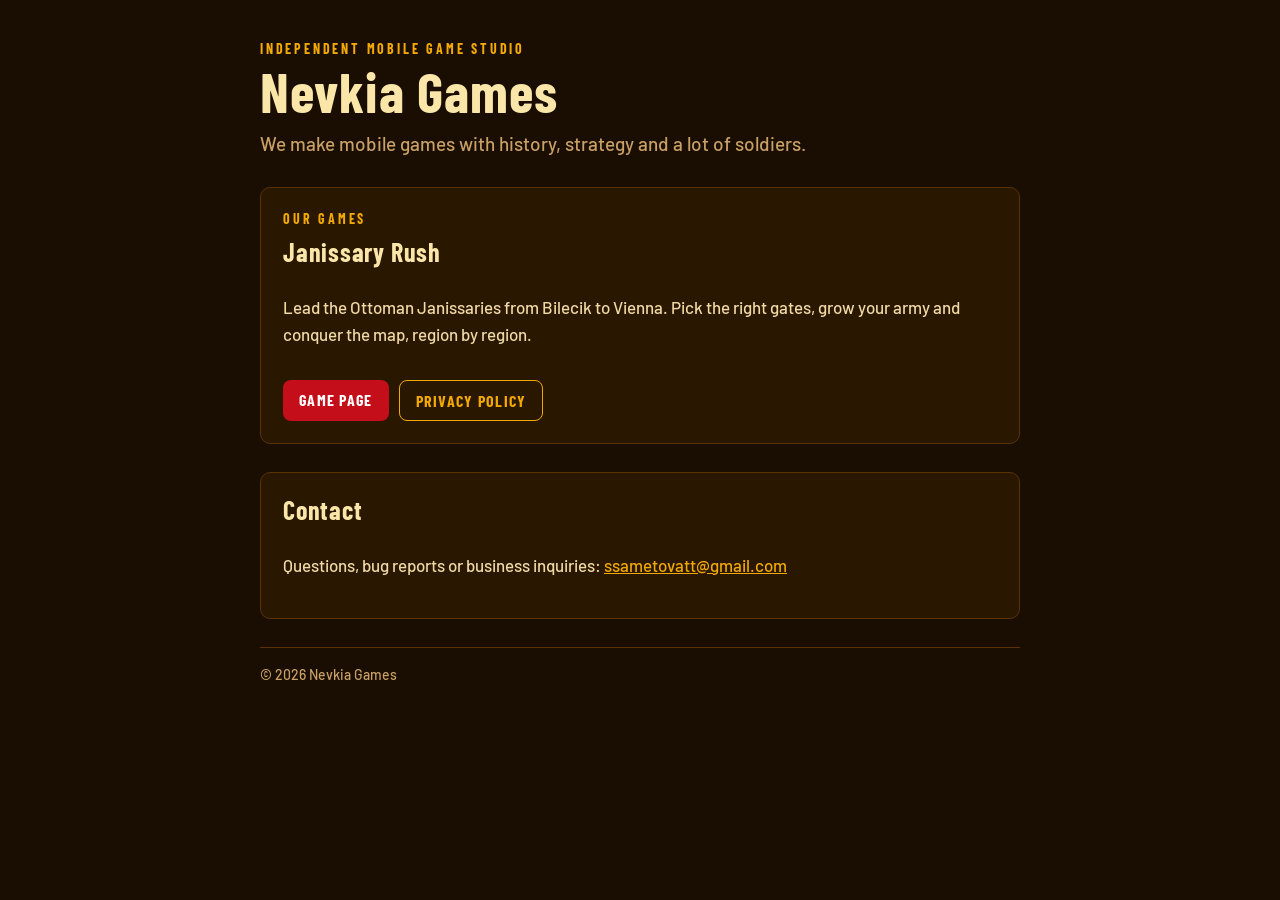
==== index.html @ afd9f2a8 "Stüdyo sayfası, Janissary Rush destek ve gizlilik politikası, app-ads.txt" ====
<!doctype html>
<html lang="en">
<head>
  <meta charset="utf-8">
  <meta name="viewport" content="width=device-width, initial-scale=1, viewport-fit=cover">
  <title>Nevkia Games</title>
  <meta name="description" content="Nevkia Games is an independent studio making mobile games.">
  <link rel="preconnect" href="https://fonts.googleapis.com">
  <link rel="stylesheet" href="https://fonts.googleapis.com/css2?family=Barlow+Condensed:wght@700&family=Barlow:wght@500;600&display=swap">
  <link rel="stylesheet" href="style.css">
</head>
<body>
<main>
  <header>
    <p class="eyebrow">Independent mobile game studio</p>
    <h1>Nevkia Games</h1>
    <p class="lead">We make mobile games with history, strategy and a lot of soldiers.</p>
  </header>

  <section class="card" aria-labelledby="jr">
    <p class="eyebrow">Our games</p>
    <h2 id="jr">Janissary Rush</h2>
    <p>Lead the Ottoman Janissaries from Bilecik to Vienna. Pick the right gates, grow your army and conquer the map, region by region.</p>
    <div class="links">
      <a class="button" href="janissary-rush/">Game page</a>
      <a class="button alt" href="janissary-rush/privacy.html">Privacy policy</a>
    </div>
  </section>

  <section class="card" aria-labelledby="contact">
    <h2 id="contact">Contact</h2>
    <p>Questions, bug reports or business inquiries: <a href="mailto:ssametovatt@gmail.com">ssametovatt@gmail.com</a></p>
  </section>

  <footer>© 2026 Nevkia Games</footer>
</main>
</body>
</html>
---- style.css ----
/* Nevkia Games: koyu kahve zemin, kehribar vurgular (oyunların "Koyu Saray" teması) */
:root {
  --bg: #1A0E02;
  --panel: #2A1700;
  --line: #5A3206;
  --gold: #F2A900;
  --cream: #F9E6A8;
  --text: #F0D9A6;
  --soft: #C9A066;
  --red: #C40F1A;
  --head: "Barlow Condensed", "Arial Narrow", sans-serif;
  --body: "Barlow", system-ui, sans-serif;
  color-scheme: dark;
}
* { box-sizing: border-box; }
body {
  margin: 0;
  background: var(--bg);
  color: var(--text);
  font: 500 17px/1.6 var(--body);
  padding: 40px max(16px, env(safe-area-inset-left, 0px)) 64px max(16px, env(safe-area-inset-right, 0px));
}
main { max-width: 760px; margin: 0 auto; display: grid; gap: 28px; }
a { color: var(--gold); }
a:focus-visible { outline: 2px solid var(--gold); outline-offset: 2px; }
.eyebrow { font: 700 14px var(--head); letter-spacing: .2em; text-transform: uppercase; color: var(--gold); margin: 0; }
h1 { font: 700 clamp(36px, 7vw, 56px)/1 var(--head); color: var(--cream); margin: 6px 0 0; letter-spacing: .02em; text-wrap: balance; }
h2 { font: 700 26px/1.15 var(--head); color: var(--cream); margin: 28px 0 8px; letter-spacing: .03em; }
h3 { font: 700 19px var(--head); color: var(--cream); margin: 18px 0 4px; letter-spacing: .04em; }
p, li { max-width: 68ch; }
.lead { color: var(--soft); font-size: 19px; margin: 10px 0 0; }
.card {
  background: var(--panel);
  border: 1px solid var(--line);
  border-radius: 10px;
  padding: 22px;
  display: grid;
  gap: 10px;
}
.card h2 { margin: 0; }
.links { display: flex; flex-wrap: wrap; gap: 10px; margin-top: 4px; }
.button {
  font: 700 16px var(--head);
  letter-spacing: .08em;
  text-transform: uppercase;
  text-decoration: none;
  background: var(--red);
  color: #fff;
  border-radius: 8px;
  padding: 10px 16px;
}
.button.alt { background: transparent; border: 1px solid var(--gold); color: var(--gold); }
.muted { color: var(--soft); font-size: 15px; }
hr { border: 0; border-top: 1px solid var(--line); margin: 8px 0; }
footer { color: var(--soft); font-size: 14px; border-top: 1px solid var(--line); padding-top: 16px; }
code { background: var(--panel); padding: 1px 6px; border-radius: 4px; }
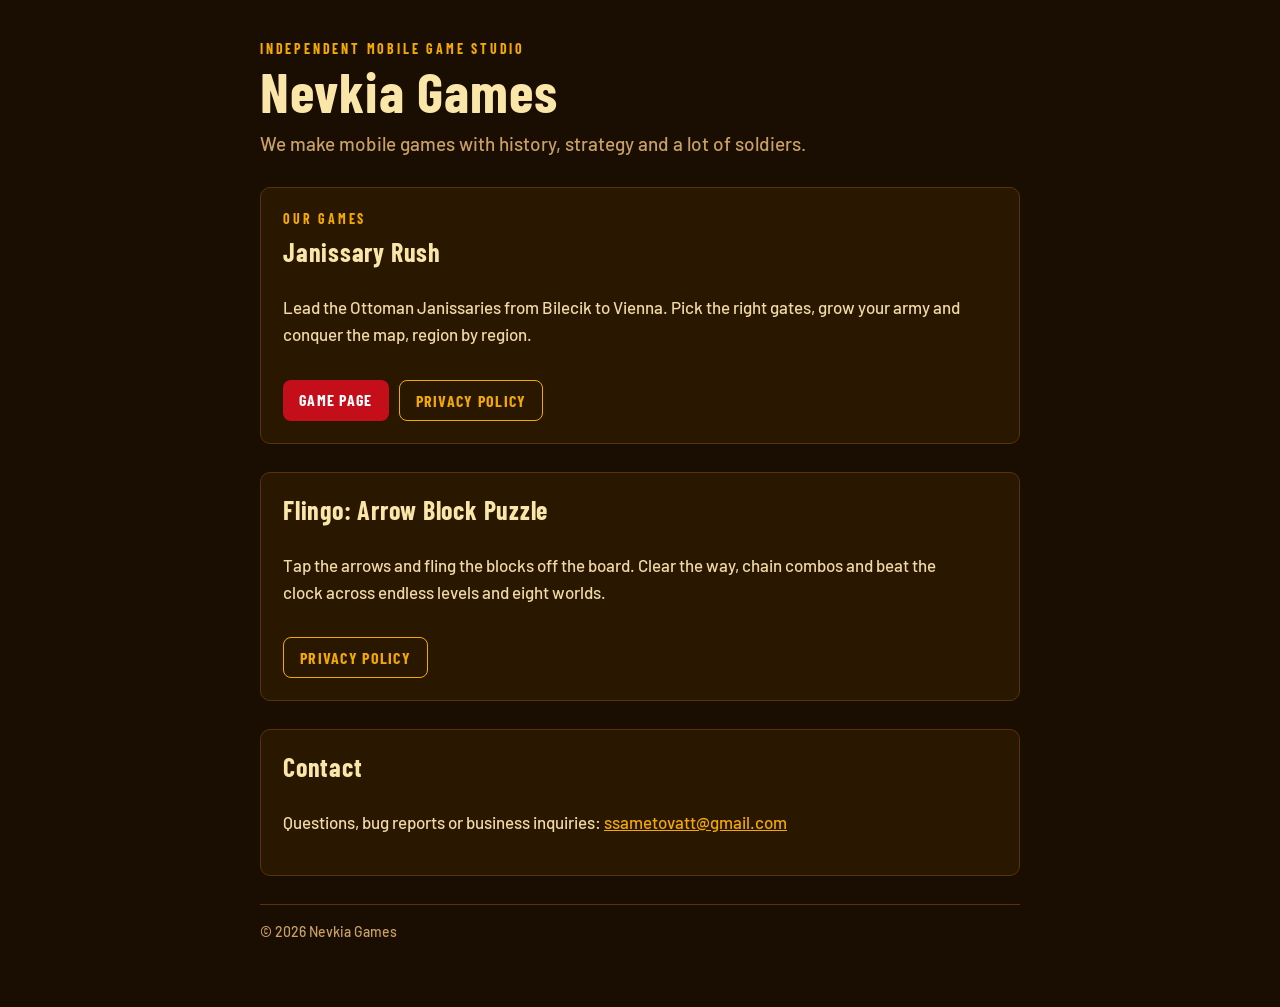
==== commit 784eb53f: "Add Flingo privacy policy and home page card Co-Authored-By: Claude Opus 5.5 <noreply@anthropic.com>" ====
--- a/index.html
+++ b/index.html
@@ -27,6 +27,14 @@
     </div>
   </section>
 
+  <section class="card" aria-labelledby="flingo">
+    <h2 id="flingo">Flingo: Arrow Block Puzzle</h2>
+    <p>Tap the arrows and fling the blocks off the board. Clear the way, chain combos and beat the clock across endless levels and eight worlds.</p>
+    <div class="links">
+      <a class="button alt" href="flingo/privacy.html">Privacy policy</a>
+    </div>
+  </section>
+
   <section class="card" aria-labelledby="contact">
     <h2 id="contact">Contact</h2>
     <p>Questions, bug reports or business inquiries: <a href="mailto:ssametovatt@gmail.com">ssametovatt@gmail.com</a></p>
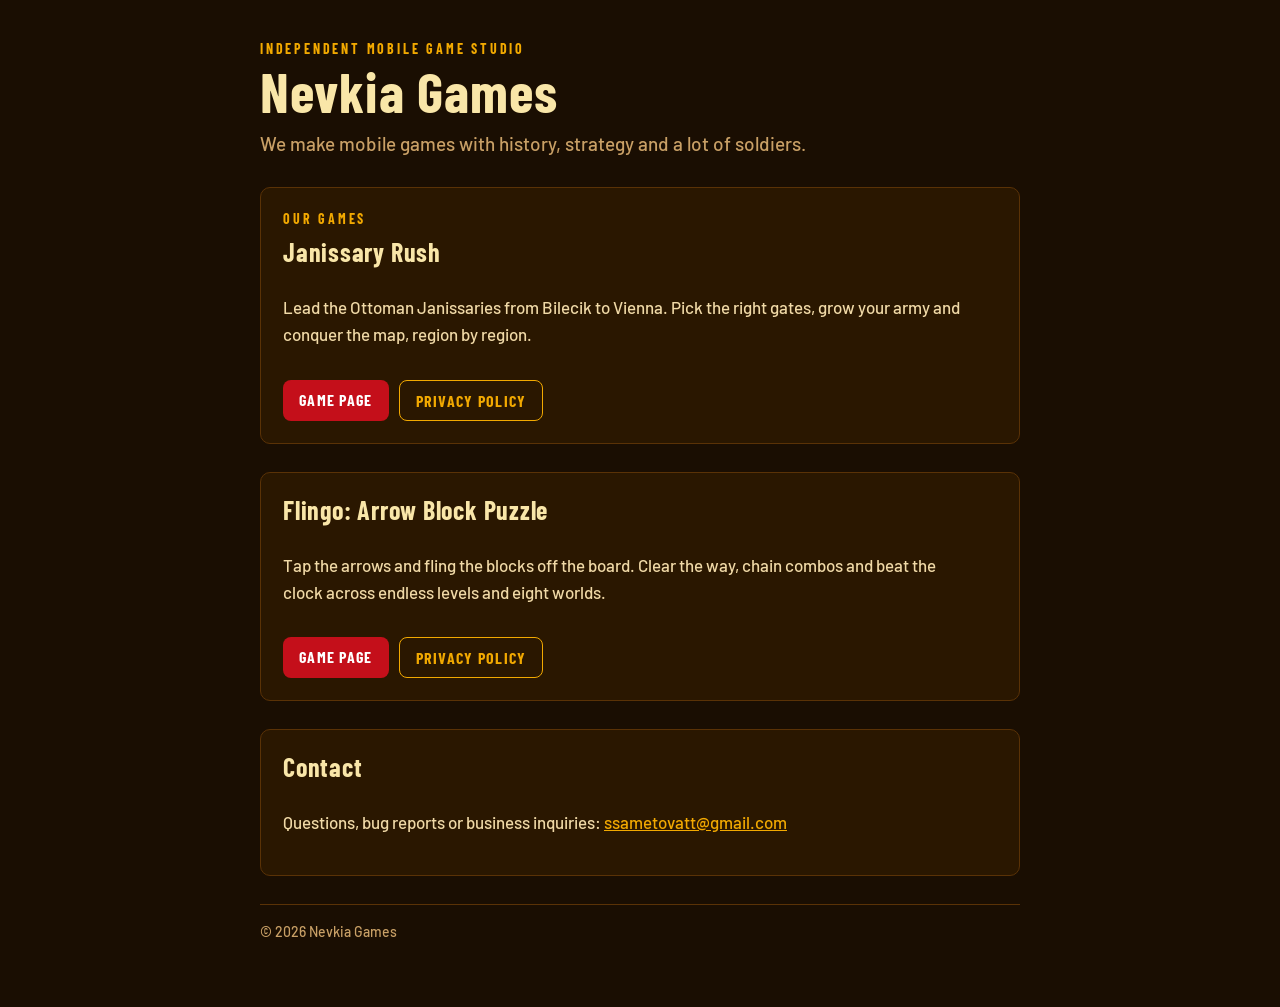
==== commit f1d67635: "Add Flingo game and support page Co-Authored-By: Claude Opus 5.5 <noreply@anthropic.com>" ====
--- a/index.html
+++ b/index.html
@@ -31,6 +31,7 @@
     <h2 id="flingo">Flingo: Arrow Block Puzzle</h2>
     <p>Tap the arrows and fling the blocks off the board. Clear the way, chain combos and beat the clock across endless levels and eight worlds.</p>
     <div class="links">
+      <a class="button" href="flingo/">Game page</a>
       <a class="button alt" href="flingo/privacy.html">Privacy policy</a>
     </div>
   </section>
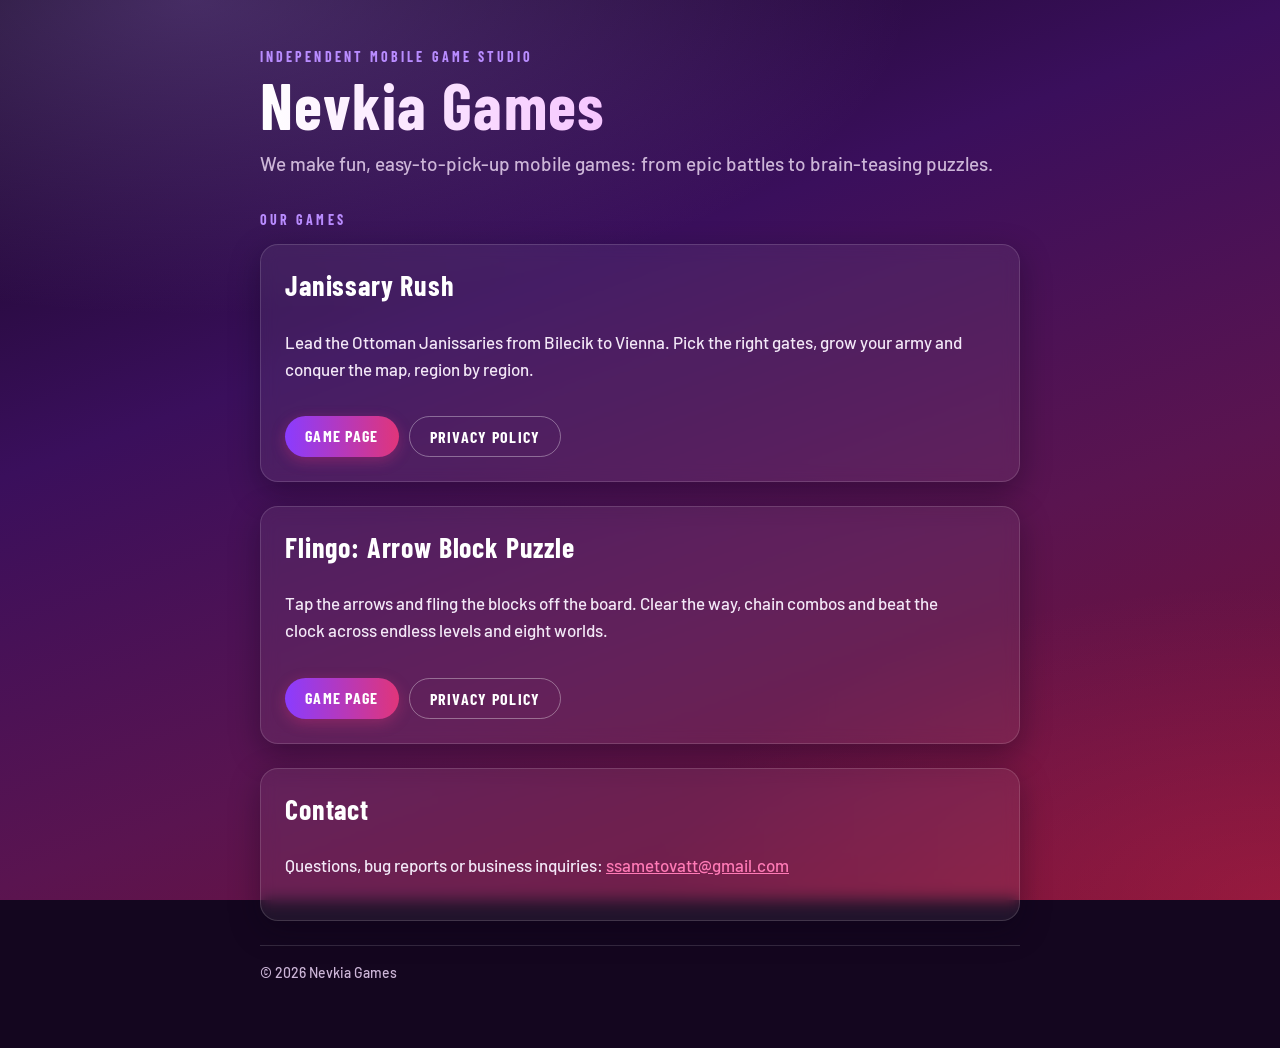
==== commit 2d0f75da: "Purple-burgundy gradient design for studio home and Flingo pages Janissary Rush pages keep their own" ====
--- a/index.html
+++ b/index.html
@@ -7,18 +7,19 @@
   <meta name="description" content="Nevkia Games is an independent studio making mobile games.">
   <link rel="preconnect" href="https://fonts.googleapis.com">
   <link rel="stylesheet" href="https://fonts.googleapis.com/css2?family=Barlow+Condensed:wght@700&family=Barlow:wght@500;600&display=swap">
-  <link rel="stylesheet" href="style.css">
+  <link rel="stylesheet" href="studio.css">
 </head>
 <body>
 <main>
   <header>
     <p class="eyebrow">Independent mobile game studio</p>
     <h1>Nevkia Games</h1>
-    <p class="lead">We make mobile games with history, strategy and a lot of soldiers.</p>
+    <p class="lead">We make fun, easy-to-pick-up mobile games: from epic battles to brain-teasing puzzles.</p>
   </header>
 
+  <p class="eyebrow section-title">Our games</p>
+
   <section class="card" aria-labelledby="jr">
-    <p class="eyebrow">Our games</p>
     <h2 id="jr">Janissary Rush</h2>
     <p>Lead the Ottoman Janissaries from Bilecik to Vienna. Pick the right gates, grow your army and conquer the map, region by region.</p>
     <div class="links">
--- a/studio.css
+++ b/studio.css
@@ -0,0 +1,88 @@
+/* Nevkia Games studio pages (home + Flingo): purple to burgundy gradient.
+   Janissary Rush pages keep their own theme in style.css. */
+:root {
+  --deep: #14061f;
+  --purple: #3a0f5c;
+  --plum: #5a1450;
+  --burgundy: #7a1030;
+  --panel: rgba(255, 255, 255, 0.06);
+  --panel-hover: rgba(255, 255, 255, 0.1);
+  --line: rgba(255, 255, 255, 0.14);
+  --text: #f3e8f7;
+  --soft: #cdb6d8;
+  --accent: #ff7ab6;
+  --accent-2: #b98cff;
+  --head: "Barlow Condensed", "Arial Narrow", sans-serif;
+  --body: "Barlow", system-ui, sans-serif;
+  color-scheme: dark;
+}
+* { box-sizing: border-box; }
+html { background: var(--deep); }
+body {
+  margin: 0;
+  min-height: 100vh;
+  color: var(--text);
+  font: 500 17px/1.6 var(--body);
+  padding: 48px max(16px, env(safe-area-inset-left, 0px)) 64px max(16px, env(safe-area-inset-right, 0px));
+  background:
+    radial-gradient(ellipse 80% 50% at 15% 0%, rgba(185, 140, 255, 0.28), transparent 70%),
+    radial-gradient(ellipse 70% 50% at 100% 100%, rgba(255, 60, 110, 0.22), transparent 70%),
+    linear-gradient(160deg, var(--deep) 0%, var(--purple) 35%, var(--plum) 65%, var(--burgundy) 100%);
+  background-attachment: fixed;
+}
+main { max-width: 760px; margin: 0 auto; display: grid; gap: 24px; }
+a { color: var(--accent); }
+a:focus-visible { outline: 2px solid var(--accent); outline-offset: 3px; border-radius: 4px; }
+.eyebrow { font: 700 14px var(--head); letter-spacing: .22em; text-transform: uppercase; color: var(--accent-2); margin: 0; }
+.eyebrow a { color: inherit; text-decoration: none; }
+.eyebrow a:hover { color: var(--accent); }
+h1 {
+  font: 700 clamp(40px, 8vw, 64px)/1 var(--head);
+  margin: 8px 0 0;
+  letter-spacing: .02em;
+  text-wrap: balance;
+  background: linear-gradient(90deg, #ffffff 0%, #f6c6ff 45%, var(--accent) 100%);
+  -webkit-background-clip: text;
+  background-clip: text;
+  color: transparent;
+}
+h2 { font: 700 28px/1.15 var(--head); color: #fff; margin: 28px 0 8px; letter-spacing: .03em; }
+h3 { font: 700 20px var(--head); color: #fff; margin: 18px 0 4px; letter-spacing: .04em; }
+p, li { max-width: 68ch; }
+.lead { color: var(--soft); font-size: 19px; margin: 12px 0 0; }
+.section-title { margin: 8px 0 -8px; }
+.card {
+  background: var(--panel);
+  border: 1px solid var(--line);
+  border-radius: 18px;
+  padding: 24px;
+  display: grid;
+  gap: 10px;
+  backdrop-filter: blur(8px);
+  -webkit-backdrop-filter: blur(8px);
+  box-shadow: 0 10px 30px rgba(10, 0, 20, 0.35);
+  transition: background .2s, transform .2s;
+}
+.card:hover { background: var(--panel-hover); }
+.card h2 { margin: 0; }
+.links { display: flex; flex-wrap: wrap; gap: 10px; margin-top: 6px; }
+.button {
+  font: 700 16px var(--head);
+  letter-spacing: .08em;
+  text-transform: uppercase;
+  text-decoration: none;
+  color: #fff;
+  border-radius: 999px;
+  padding: 10px 20px;
+  background: linear-gradient(90deg, #8a3cff, #e0357a);
+  box-shadow: 0 4px 14px rgba(224, 53, 122, 0.35);
+  transition: transform .15s, box-shadow .15s;
+}
+.button:hover { transform: translateY(-1px); box-shadow: 0 6px 18px rgba(224, 53, 122, 0.5); }
+.button.alt { background: transparent; box-shadow: none; border: 1px solid rgba(255, 255, 255, 0.35); color: #fff; }
+.button.alt:hover { border-color: var(--accent); color: var(--accent); }
+.muted { color: var(--soft); font-size: 15px; }
+hr { border: 0; border-top: 1px solid var(--line); margin: 8px 0; }
+footer { color: var(--soft); font-size: 14px; border-top: 1px solid var(--line); padding-top: 16px; }
+code { background: var(--panel); padding: 1px 6px; border-radius: 4px; }
+@media (prefers-reduced-motion: reduce) { .card, .button { transition: none; } }
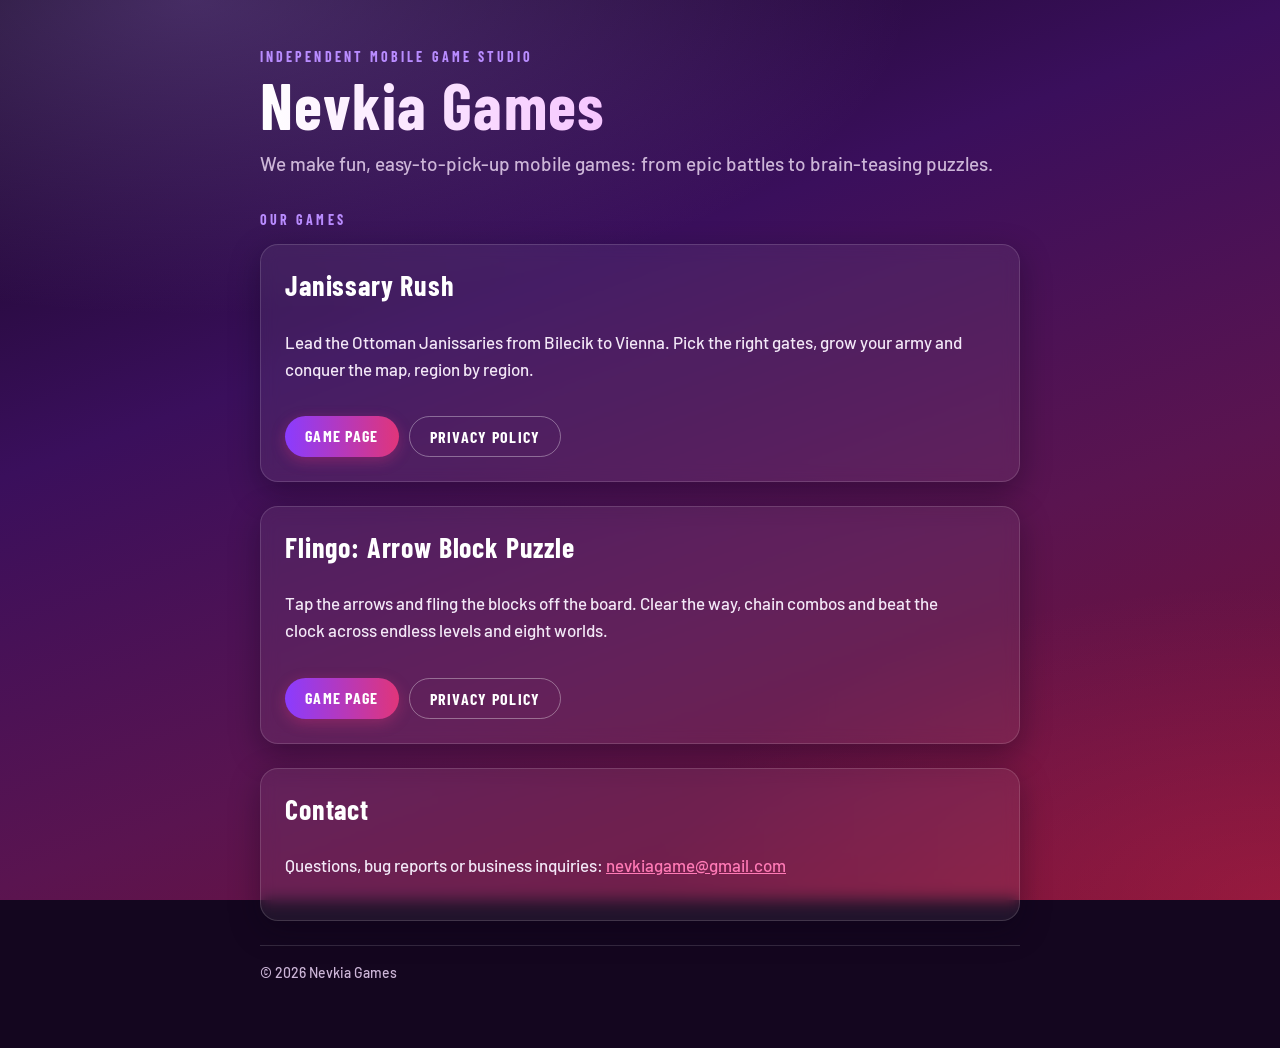
==== commit 38640a35: "Use the studio email on the home page Co-Authored-By: Claude Opus 5.5 <noreply@anthropic.com>" ====
--- a/index.html
+++ b/index.html
@@ -39,7 +39,7 @@
 
   <section class="card" aria-labelledby="contact">
     <h2 id="contact">Contact</h2>
-    <p>Questions, bug reports or business inquiries: <a href="mailto:ssametovatt@gmail.com">ssametovatt@gmail.com</a></p>
+    <p>Questions, bug reports or business inquiries: <a href="mailto:nevkiagame@gmail.com">nevkiagame@gmail.com</a></p>
   </section>
 
   <footer>© 2026 Nevkia Games</footer>
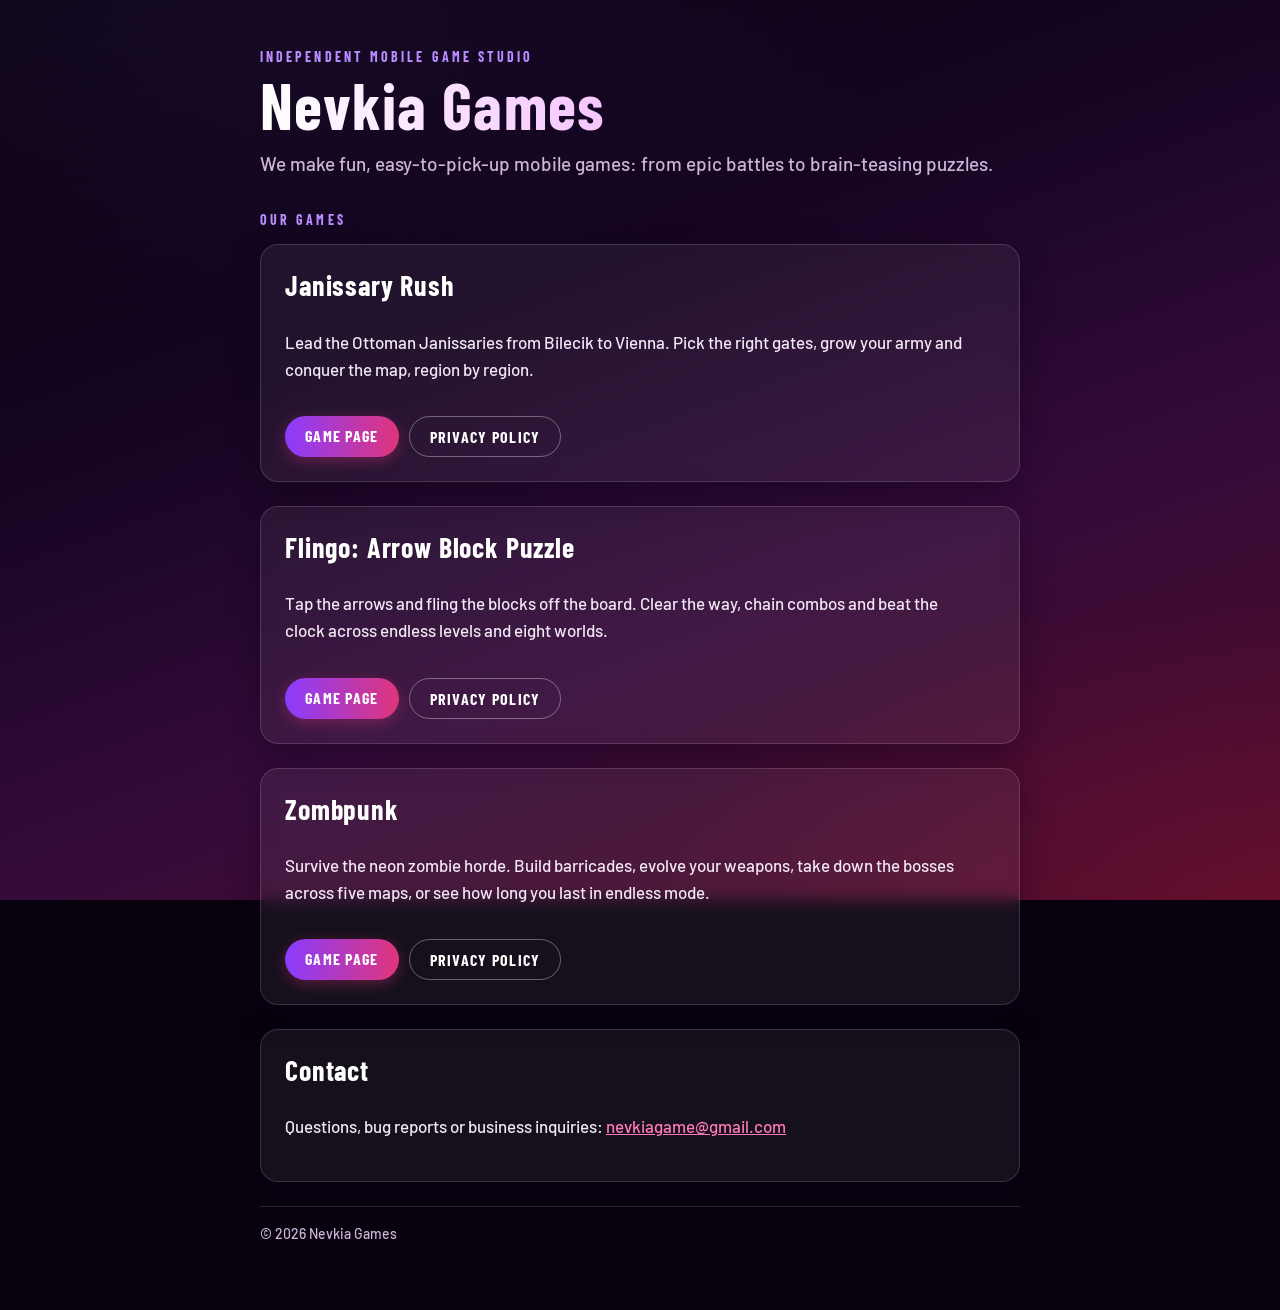
==== commit 883604cc: "Zombpunk: oyun/destek sayfası ve gizlilik politikası (TR/EN), ana sayfaya kart Co-Authored-By: Claud" ====
--- a/index.html
+++ b/index.html
@@ -37,6 +37,15 @@
     </div>
   </section>
 
+  <section class="card" aria-labelledby="zombpunk">
+    <h2 id="zombpunk">Zombpunk</h2>
+    <p>Survive the neon zombie horde. Build barricades, evolve your weapons, take down the bosses across five maps, or see how long you last in endless mode.</p>
+    <div class="links">
+      <a class="button" href="zombpunk/">Game page</a>
+      <a class="button alt" href="zombpunk/privacy.html">Privacy policy</a>
+    </div>
+  </section>
+
   <section class="card" aria-labelledby="contact">
     <h2 id="contact">Contact</h2>
     <p>Questions, bug reports or business inquiries: <a href="mailto:nevkiagame@gmail.com">nevkiagame@gmail.com</a></p>
--- a/studio.css
+++ b/studio.css
@@ -1,10 +1,10 @@
 /* Nevkia Games studio pages (home + Flingo): purple to burgundy gradient.
    Janissary Rush pages keep their own theme in style.css. */
 :root {
-  --deep: #14061f;
-  --purple: #3a0f5c;
-  --plum: #5a1450;
-  --burgundy: #7a1030;
+  --deep: #08020f;
+  --purple: #150522;
+  --plum: #350b3a;
+  --burgundy: #4f0a22;
   --panel: rgba(255, 255, 255, 0.06);
   --panel-hover: rgba(255, 255, 255, 0.1);
   --line: rgba(255, 255, 255, 0.14);
@@ -25,8 +25,8 @@
   font: 500 17px/1.6 var(--body);
   padding: 48px max(16px, env(safe-area-inset-left, 0px)) 64px max(16px, env(safe-area-inset-right, 0px));
   background:
-    radial-gradient(ellipse 80% 50% at 15% 0%, rgba(185, 140, 255, 0.28), transparent 70%),
-    radial-gradient(ellipse 70% 50% at 100% 100%, rgba(255, 60, 110, 0.22), transparent 70%),
+    radial-gradient(ellipse 80% 50% at 15% 0%, rgba(150, 90, 255, 0.08), transparent 70%),
+    radial-gradient(ellipse 70% 50% at 100% 100%, rgba(220, 40, 100, 0.16), transparent 70%),
     linear-gradient(160deg, var(--deep) 0%, var(--purple) 35%, var(--plum) 65%, var(--burgundy) 100%);
   background-attachment: fixed;
 }
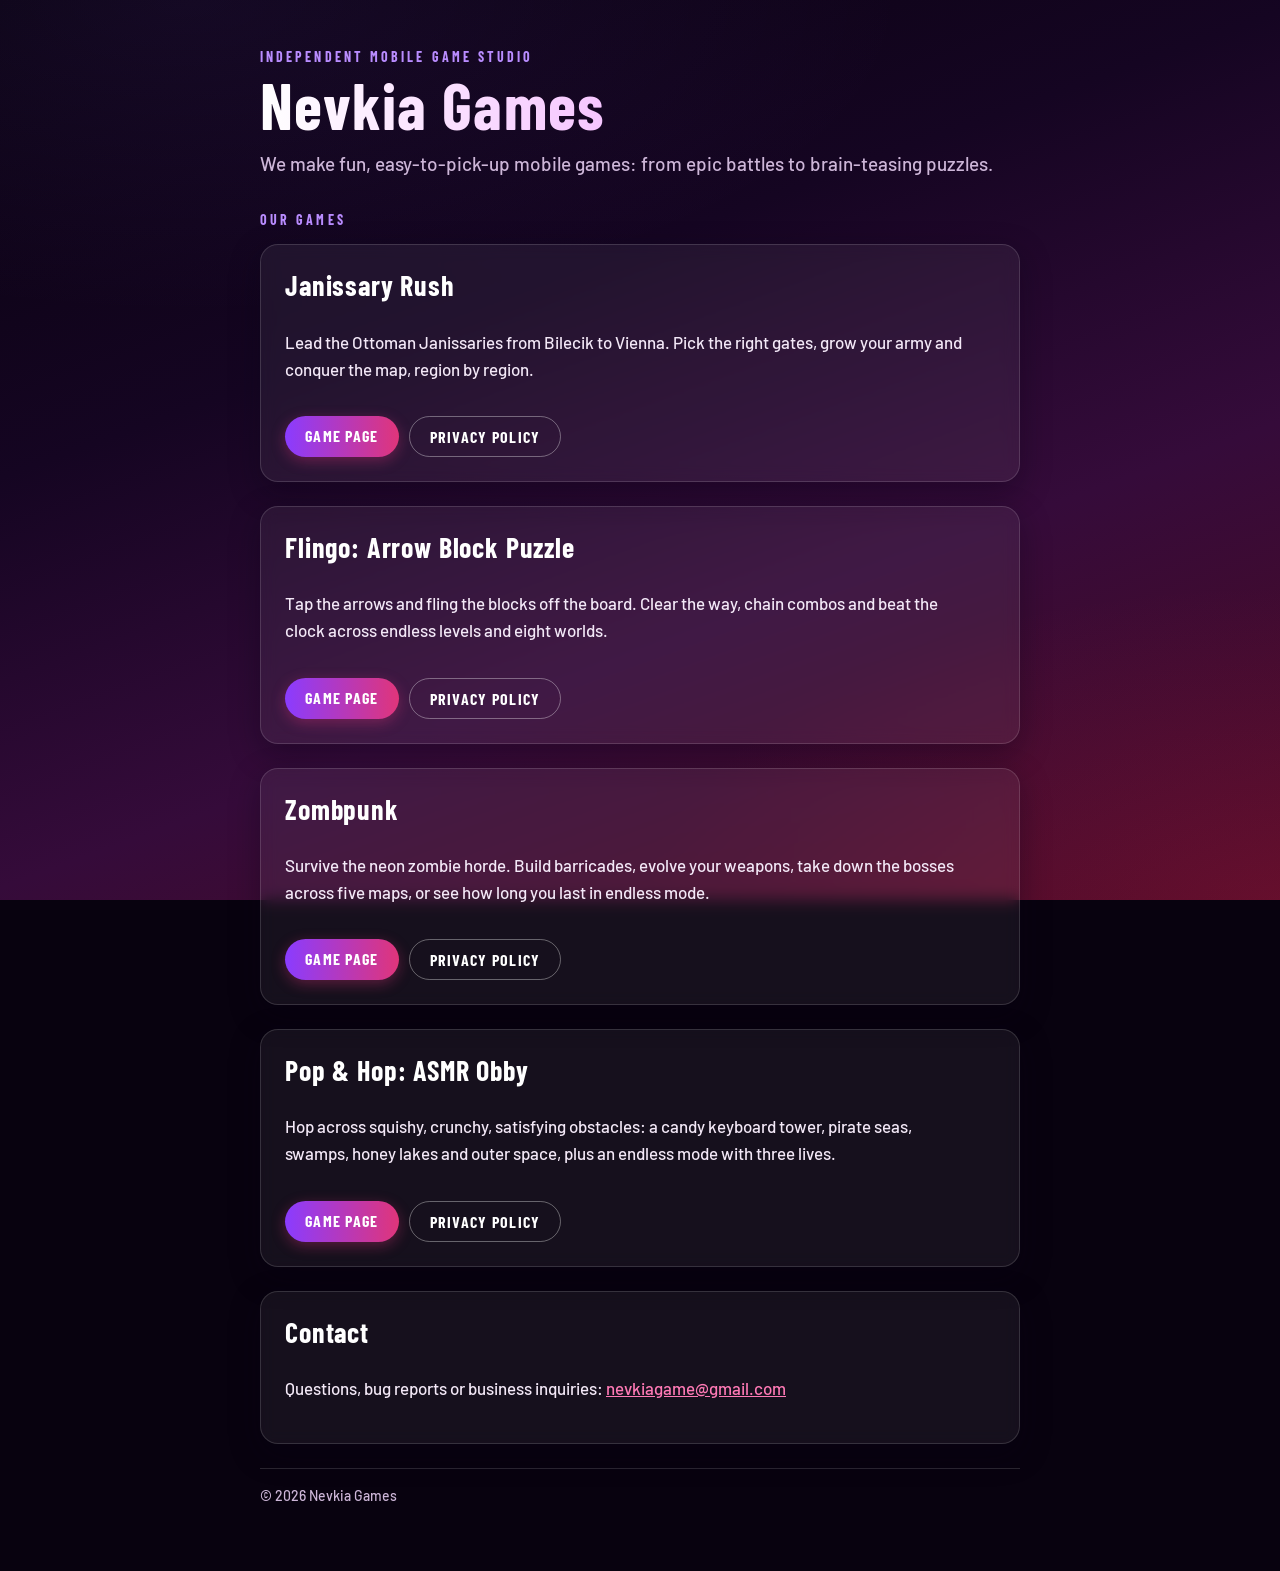
==== commit c81c1406: "Pop & Hop: oyun/destek sayfası ve gizlilik politikası (TR/EN), ana sayfaya kart Co-Authored-By: Clau" ====
--- a/index.html
+++ b/index.html
@@ -46,6 +46,15 @@
     </div>
   </section>
 
+  <section class="card" aria-labelledby="pophop">
+    <h2 id="pophop">Pop &amp; Hop: ASMR Obby</h2>
+    <p>Hop across squishy, crunchy, satisfying obstacles: a candy keyboard tower, pirate seas, swamps, honey lakes and outer space, plus an endless mode with three lives.</p>
+    <div class="links">
+      <a class="button" href="pop-hop/">Game page</a>
+      <a class="button alt" href="pop-hop/privacy.html">Privacy policy</a>
+    </div>
+  </section>
+
   <section class="card" aria-labelledby="contact">
     <h2 id="contact">Contact</h2>
     <p>Questions, bug reports or business inquiries: <a href="mailto:nevkiagame@gmail.com">nevkiagame@gmail.com</a></p>
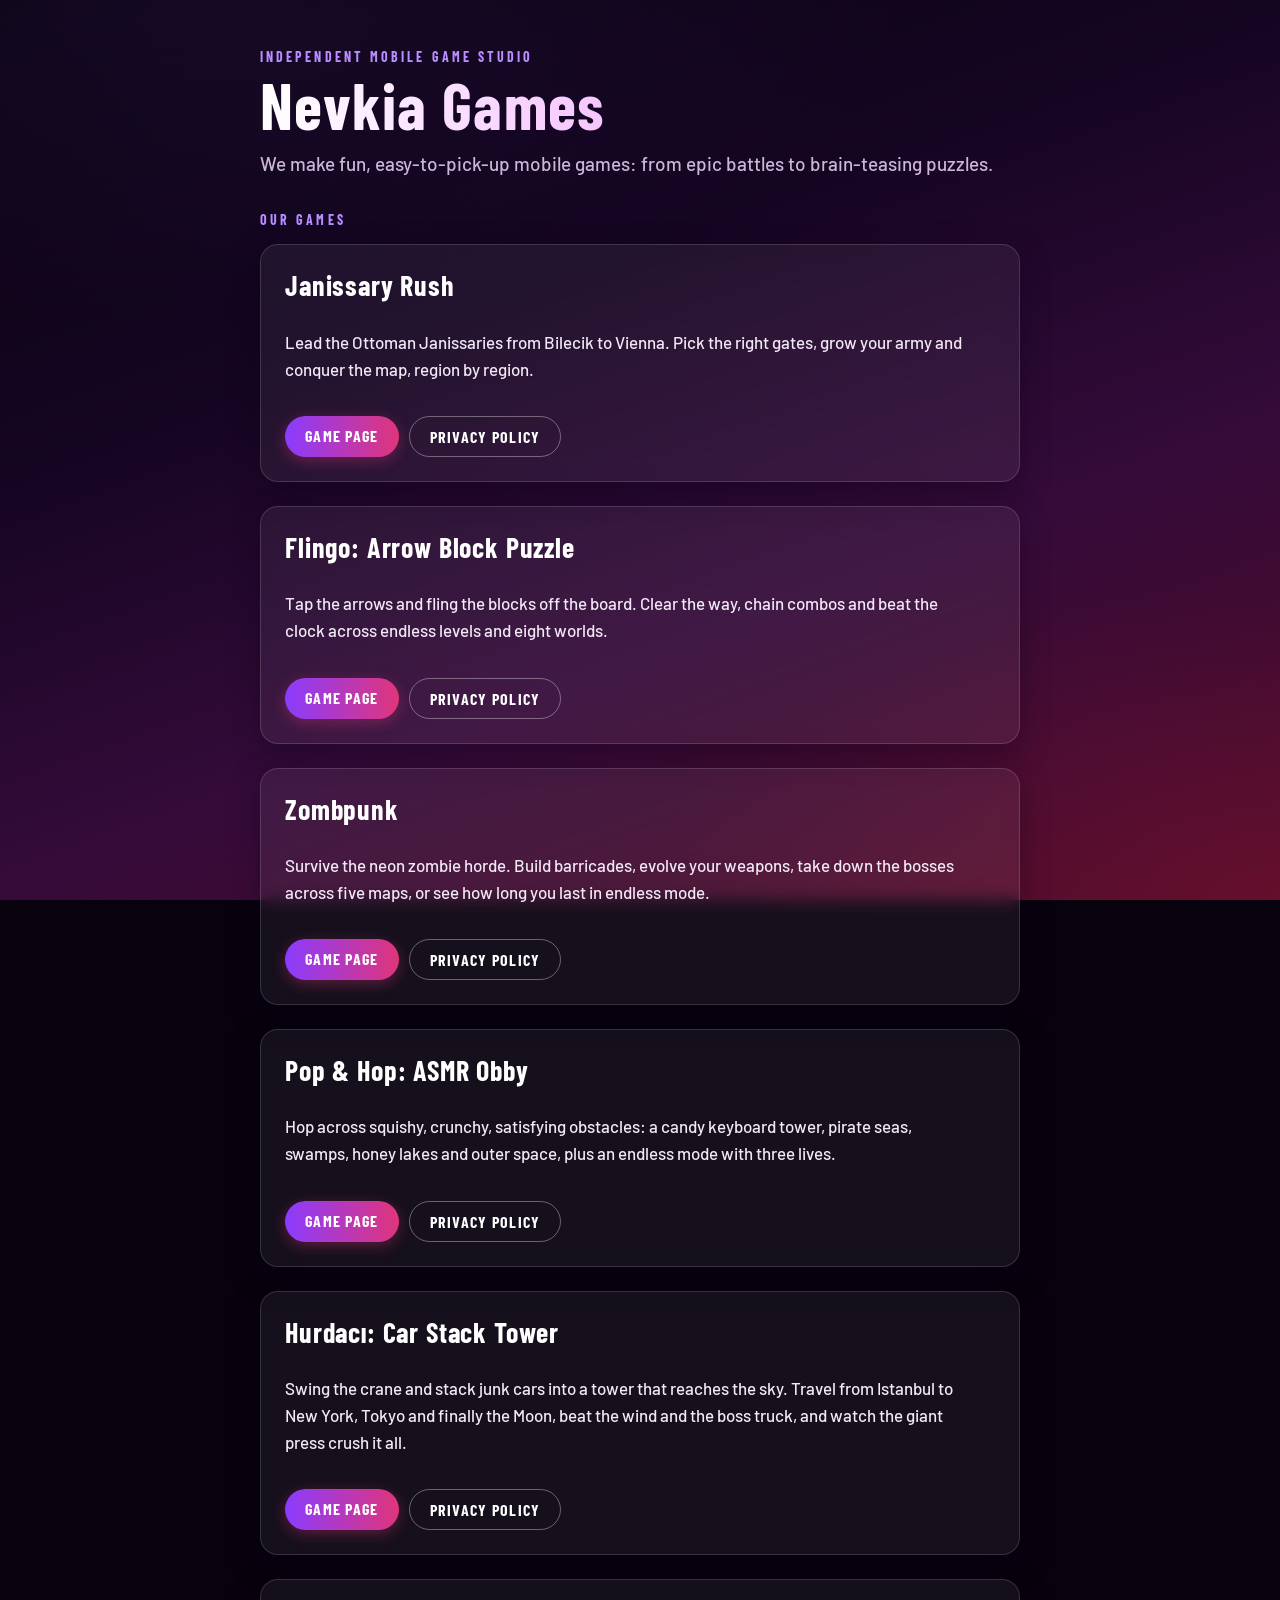
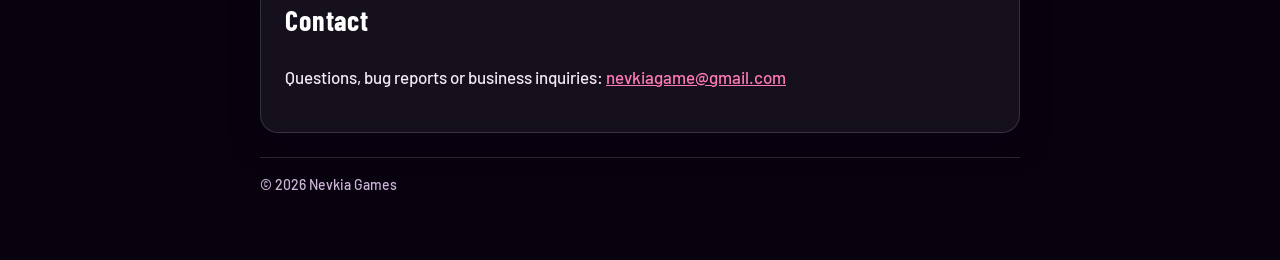
==== commit e41fd4c0: "Add files via upload" ====
--- a/index.html
+++ b/index.html
@@ -55,6 +55,15 @@
     </div>
   </section>
 
+  <section class="card" aria-labelledby="hurdaci">
+    <h2 id="hurdaci">Hurdacı: Car Stack Tower</h2>
+    <p>Swing the crane and stack junk cars into a tower that reaches the sky. Travel from Istanbul to New York, Tokyo and finally the Moon, beat the wind and the boss truck, and watch the giant press crush it all.</p>
+    <div class="links">
+      <a class="button" href="hurdaci/">Game page</a>
+      <a class="button alt" href="hurdaci/privacy.html">Privacy policy</a>
+    </div>
+  </section>
+
   <section class="card" aria-labelledby="contact">
     <h2 id="contact">Contact</h2>
     <p>Questions, bug reports or business inquiries: <a href="mailto:nevkiagame@gmail.com">nevkiagame@gmail.com</a></p>
